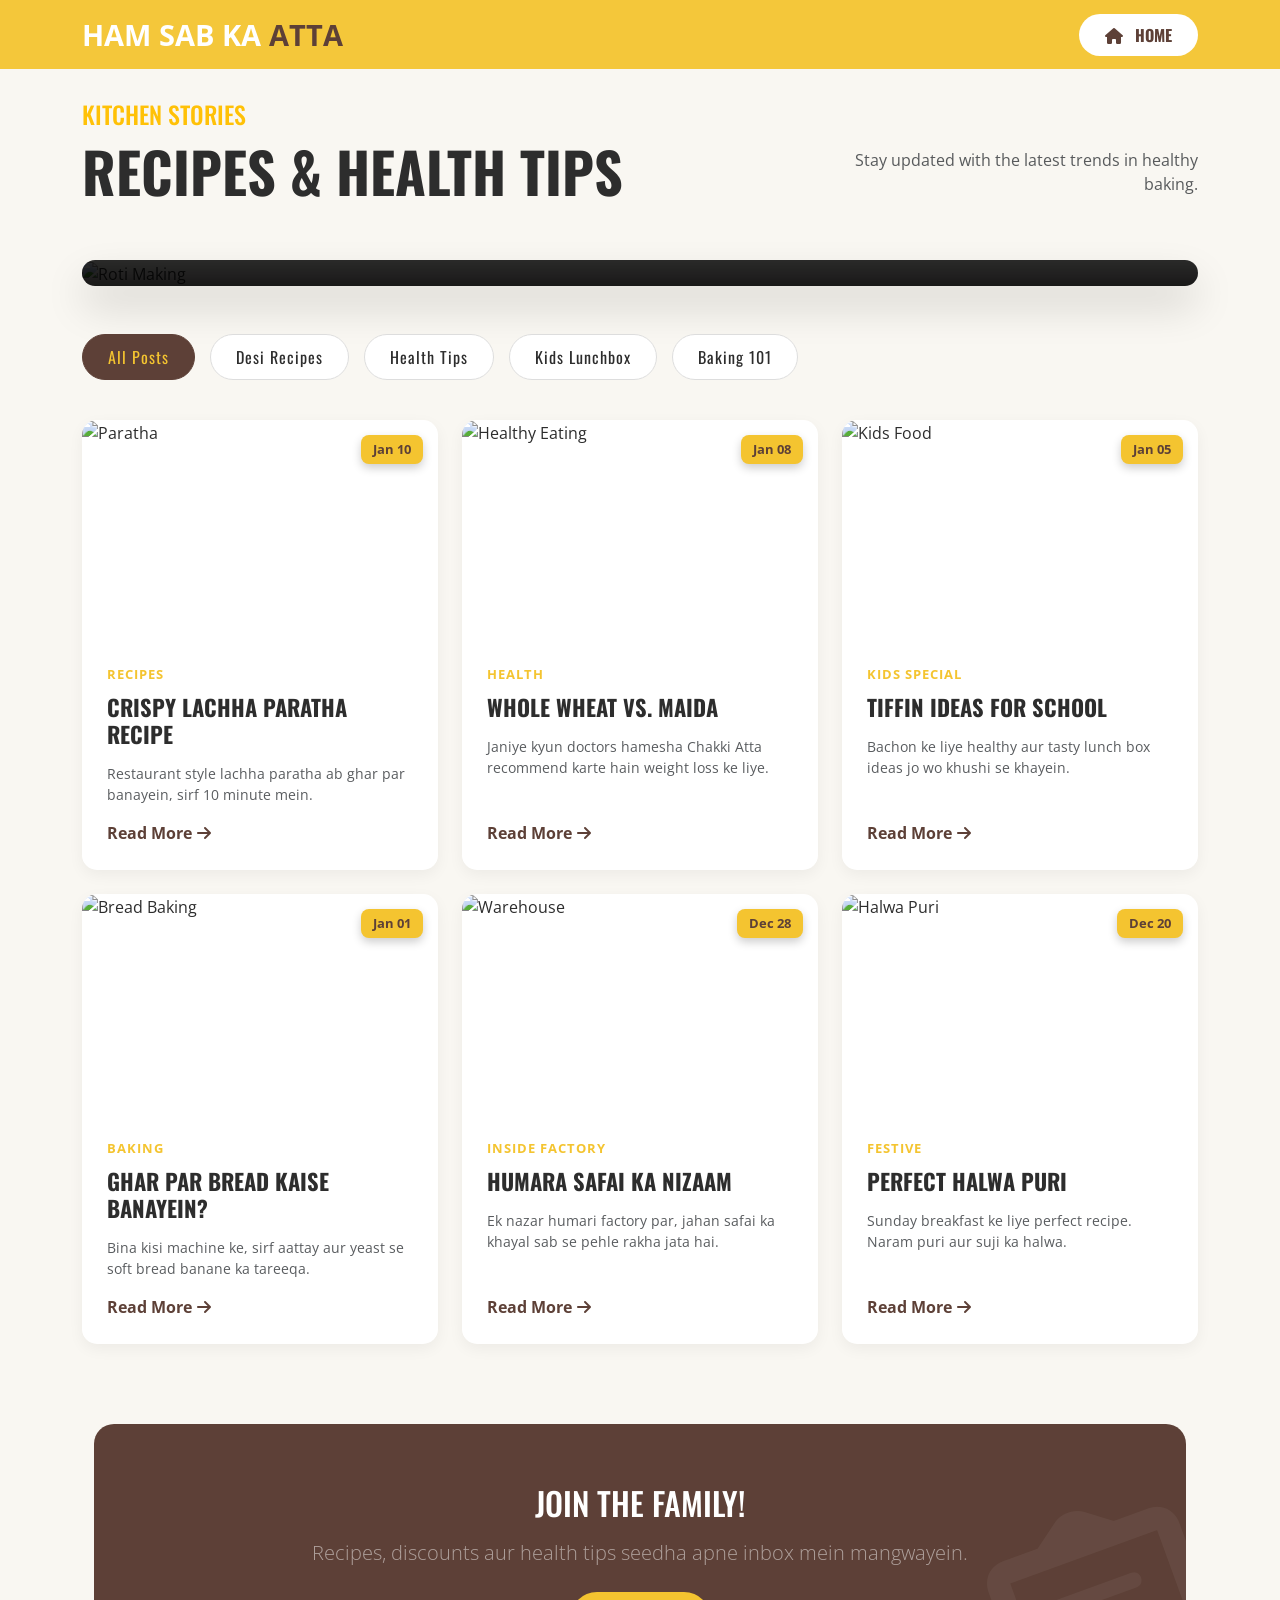
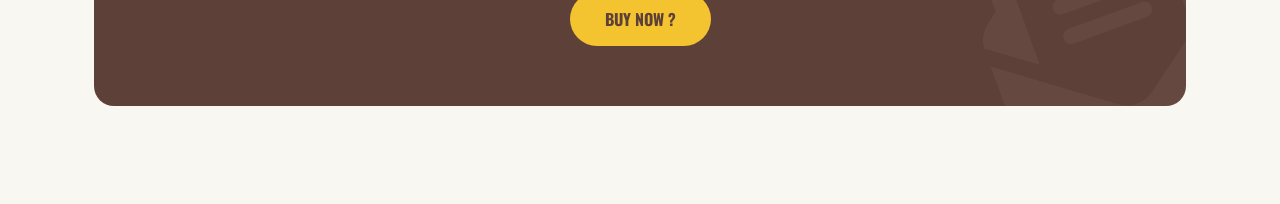
==== Components/Blog.html @ 7d8598f5 "save" ====
<!DOCTYPE html>
<html lang="en">
<head>
    <meta charset="UTF-8">
    <meta name="viewport" content="width=device-width, initial-scale=1.0">
    <title>Blog & Recipes - Ham Sab Ka Atta</title>

    <link href="https://cdn.jsdelivr.net/npm/bootstrap@5.3.0/dist/css/bootstrap.min.css" rel="stylesheet">
    
    <link rel="stylesheet" href="https://cdnjs.cloudflare.com/ajax/libs/font-awesome/6.4.0/css/all.min.css">
    
    <link href="https://fonts.googleapis.com/css2?family=Oswald:wght@400;700&family=Open+Sans:wght@400;600&display=swap" rel="stylesheet">

    <link href="https://unpkg.com/aos@2.3.1/dist/aos.css" rel="stylesheet">

    <style>
        :root {
            --brand-yellow: #F4C430;
            --brand-brown: #5D4037;
            --brand-dark: #2D2D2D;
            --bg-cream: #f9f7f2;
        }

        body {
            font-family: 'Open Sans', sans-serif;
            background-color: var(--bg-cream);
            color: var(--brand-dark);
            overflow-x: hidden;
        }

        h1, h2, h3, h4, h5, .btn { font-family: 'Oswald', sans-serif; text-transform: uppercase; }

        /* --- NAVBAR --- */
         .navbar {
            background-color: rgba(244, 196, 48, 0.95);
            backdrop-filter: blur(10px);
        }
        .navbar-brand { font-size: 1.8rem; font-weight: bold; color: white !important; }
        .nav-link { color: var(--brand-dark) !important; font-weight: 600; }
        .btn-home {
            background: white;
            color: var(--brand-brown);
            border-radius: 50px;
            font-weight: bold;
            padding: 8px 25px;
            transition: 0.3s;
        }
        .btn-home:hover { background: var(--brand-brown); color: var(--brand-yellow); }

        /* --- FEATURED HERO POST --- */
        .blog-hero {
            padding-top: 100px;
            padding-bottom: 50px;
        }
        .featured-card {
            border: none;
            border-radius: 20px;
            overflow: hidden;
            position: relative;
            box-shadow: 0 20px 40px rgba(0,0,0,0.15);
        }
        .featured-img {
            height: 450px;
            width: 100%;
            object-fit: cover;
            transition: transform 0.8s;
        }
        .featured-overlay {
            position: absolute;
            bottom: 0; left: 0; width: 100%;
            background: linear-gradient(to top, rgba(0,0,0,0.9), transparent);
            padding: 40px;
            color: white;
        }
        .featured-card:hover .featured-img { transform: scale(1.05); }

        /* --- CATEGORY PILLS --- */
        .category-scroll {
            display: flex;
            gap: 15px;
            overflow-x: auto;
            padding-bottom: 10px;
            margin-bottom: 30px;
            scrollbar-width: none; /* Hide scrollbar Firefox */
        }
        .category-scroll::-webkit-scrollbar { display: none; } /* Hide Chrome */
        
        .cat-pill {
            background: white;
            border: 1px solid #ddd;
            padding: 10px 25px;
            border-radius: 50px;
            white-space: nowrap;
            cursor: pointer;
            transition: 0.3s;
            font-family: 'Oswald', sans-serif;
            letter-spacing: 1px;
        }
        .cat-pill.active, .cat-pill:hover {
            background: var(--brand-brown);
            color: var(--brand-yellow);
            border-color: var(--brand-brown);
        }

        /* --- BLOG GRID CARDS --- */
        .blog-card {
            background: white;
            border-radius: 15px;
            overflow: hidden;
            border: none;
            transition: 0.4s;
            height: 100%;
            box-shadow: 0 5px 15px rgba(0,0,0,0.05);
            display: flex;
            flex-direction: column;
        }
        .blog-img-box {
            position: relative;
            height: 220px;
            overflow: hidden;
        }
        .blog-img-box img {
            width: 100%; height: 100%; object-fit: cover;
            transition: transform 0.5s;
        }
        
        /* Floating Date Badge */
        .date-badge {
            position: absolute;
            top: 15px; right: 15px;
            background: var(--brand-yellow);
            color: var(--brand-brown);
            padding: 5px 12px;
            border-radius: 8px;
            font-weight: bold;
            font-size: 0.8rem;
            box-shadow: 0 4px 10px rgba(0,0,0,0.2);
        }

        .blog-content { padding: 25px; flex-grow: 1; display: flex; flex-direction: column; }
        
        .blog-tag {
            color: var(--brand-yellow);
            text-transform: uppercase;
            font-size: 0.8rem;
            font-weight: bold;
            letter-spacing: 1px;
            margin-bottom: 10px;
            display: block;
        }

        .blog-title {
            font-size: 1.4rem;
            font-weight: bold;
            margin-bottom: 15px;
            color: var(--brand-dark);
            transition: 0.3s;
        }
        
        .read-more-link {
            margin-top: auto;
            color: var(--brand-brown);
            text-decoration: none;
            font-weight: bold;
            display: inline-flex;
            align-items: center;
            transition: 0.3s;
        }
        .read-more-link i { margin-left: 5px; transition: 0.3s; }

        /* Hover Effects */
        .blog-card:hover { transform: translateY(-10px); box-shadow: 0 15px 30px rgba(0,0,0,0.1); }
        .blog-card:hover .blog-img-box img { transform: scale(1.1); }
        .blog-card:hover .blog-title { color: #d6a400; } /* Dark Yellow */
        .blog-card:hover .read-more-link { color: #d6a400; }
        .blog-card:hover .read-more-link i { margin-left: 10px; }

        /* --- NEWSLETTER --- */
        .newsletter-section {
            background-color: var(--brand-brown);
            color: white;
            padding: 60px 0;
            margin-top: 80px;
            border-radius: 20px;
            position: relative;
            overflow: hidden;
        }
        .newsletter-bg-icon {
            position: absolute;
            right: -50px; bottom: -50px;
            font-size: 250px;
            color: rgba(255,255,255,0.05);
            transform: rotate(-20deg);
        }
        .form-control-custom {
            border-radius: 50px;
            padding: 15px 25px;
            border: none;
        }
        .btn-subscribe {
            border-radius: 50px;
            background: var(--brand-yellow);
            color: var(--brand-brown);
            font-weight: bold;
            padding: 15px 35px;
            border: none;
            transition: 0.3s;
        }
        .btn-subscribe:hover { background: white; color: var(--brand-brown); }

    </style>
</head>
<body>

    <nav class="navbar fixed-top">
        <div class="container">
             <a class="navbar-brand" href="../index.html">HAM SAB KA <span style="color: var(--brand-brown);">ATTA</span></a>
            <div class="ms-auto">
                <a href="../index.html" class="btn btn-home"><i class="fas fa-home me-2"></i> Home</a>
            </div>
        </div>
    </nav>

    <div class="container blog-hero">
        
        <div class="row mb-5 align-items-end">
            <div class="col-md-8">
                <h4 class="text-warning ls-2">Kitchen Stories</h4>
                <h1 class="display-4 fw-bold">Recipes & Health Tips</h1>
            </div>
            <div class="col-md-4 text-md-end">
                <p class="text-muted">Stay updated with the latest trends in healthy baking.</p>
            </div>
        </div>

        <div class="featured-card mb-5" data-aos="zoom-in">
            <img src="https://images.unsplash.com/photo-1565557623262-b51c2513a641?q=80&w=1920&auto=format&fit=crop" class="featured-img" alt="Roti Making">
            <div class="featured-overlay">
                <span class="badge bg-warning text-dark mb-2">TRENDING NOW</span>
                <h2 class="display-5 fw-bold">Secret to Soft Rotis: 5 Mistakes You Are Making</h2>
                <p class="lead d-none d-md-block">Kyun aapki roti sakht ho jati hai? Jaaniye expert tips taake aapki roti subah tak naram rahay.</p>
                <a href="#" class="btn btn-outline-light rounded-pill mt-3">Read Full Article</a>
            </div>
        </div>

        <div class="category-scroll" data-aos="fade-right">
            <div class="cat-pill active">All Posts</div>
            <div class="cat-pill">Desi Recipes</div>
            <div class="cat-pill">Health Tips</div>
            <div class="cat-pill">Kids Lunchbox</div>
            <div class="cat-pill">Baking 101</div>
        </div>

        <div class="row g-4">
            
            <div class="col-md-4" data-aos="fade-up" data-aos-delay="100">
                <div class="blog-card">
                    <div class="blog-img-box">
                        <span class="date-badge">Jan 10</span>
                        <img src="https://images.unsplash.com/photo-1606491956689-2ea866880c84?q=80&w=600&auto=format&fit=crop" alt="Paratha">
                    </div>
                    <div class="blog-content">
                        <span class="blog-tag">Recipes</span>
                        <h3 class="blog-title">Crispy Lachha Paratha Recipe</h3>
                        <p class="text-muted small">Restaurant style lachha paratha ab ghar par banayein, sirf 10 minute mein.</p>
                        <a href="#" class="read-more-link">Read More <i class="fas fa-arrow-right"></i></a>
                    </div>
                </div>
            </div>

            <div class="col-md-4" data-aos="fade-up" data-aos-delay="200">
                <div class="blog-card">
                    <div class="blog-img-box">
                        <span class="date-badge">Jan 08</span>
                        <img src="https://images.unsplash.com/photo-1505253758473-96b7015fcd40?q=80&w=600&auto=format&fit=crop" alt="Healthy Eating">
                    </div>
                    <div class="blog-content">
                        <span class="blog-tag">Health</span>
                        <h3 class="blog-title">Whole Wheat vs. Maida</h3>
                        <p class="text-muted small">Janiye kyun doctors hamesha Chakki Atta recommend karte hain weight loss ke liye.</p>
                        <a href="#" class="read-more-link">Read More <i class="fas fa-arrow-right"></i></a>
                    </div>
                </div>
            </div>

            <div class="col-md-4" data-aos="fade-up" data-aos-delay="300">
                <div class="blog-card">
                    <div class="blog-img-box">
                        <span class="date-badge">Jan 05</span>
                        <img src="https://images.unsplash.com/photo-1513456852971-30c0b8199d4d?q=80&w=600&auto=format&fit=crop" alt="Kids Food">
                    </div>
                    <div class="blog-content">
                        <span class="blog-tag">Kids Special</span>
                        <h3 class="blog-title">Tiffin Ideas for School</h3>
                        <p class="text-muted small">Bachon ke liye healthy aur tasty lunch box ideas jo wo khushi se khayein.</p>
                        <a href="#" class="read-more-link">Read More <i class="fas fa-arrow-right"></i></a>
                    </div>
                </div>
            </div>

            <div class="col-md-4" data-aos="fade-up" data-aos-delay="400">
                <div class="blog-card">
                    <div class="blog-img-box">
                        <span class="date-badge">Jan 01</span>
                        <img src="https://images.unsplash.com/photo-1509440159596-0249088772ff?q=80&w=600&auto=format&fit=crop" alt="Bread Baking">
                    </div>
                    <div class="blog-content">
                        <span class="blog-tag">Baking</span>
                        <h3 class="blog-title">Ghar Par Bread Kaise Banayein?</h3>
                        <p class="text-muted small">Bina kisi machine ke, sirf aattay aur yeast se soft bread banane ka tareeqa.</p>
                        <a href="#" class="read-more-link">Read More <i class="fas fa-arrow-right"></i></a>
                    </div>
                </div>
            </div>

             <div class="col-md-4" data-aos="fade-up" data-aos-delay="500">
                <div class="blog-card">
                    <div class="blog-img-box">
                        <span class="date-badge">Dec 28</span>
                        <img src="https://images.unsplash.com/photo-1586528116311-ad8dd3c8310d?q=80&w=600&auto=format&fit=crop" alt="Warehouse">
                    </div>
                    <div class="blog-content">
                        <span class="blog-tag">Inside Factory</span>
                        <h3 class="blog-title">Humara Safai Ka Nizaam</h3>
                        <p class="text-muted small">Ek nazar humari factory par, jahan safai ka khayal sab se pehle rakha jata hai.</p>
                        <a href="#" class="read-more-link">Read More <i class="fas fa-arrow-right"></i></a>
                    </div>
                </div>
            </div>

             <div class="col-md-4" data-aos="fade-up" data-aos-delay="600">
                <div class="blog-card">
                    <div class="blog-img-box">
                        <span class="date-badge">Dec 20</span>
                        <img src="https://images.unsplash.com/photo-1626082927389-6cd097cdc6ec?q=80&w=600&auto=format&fit=crop" alt="Halwa Puri">
                    </div>
                    <div class="blog-content">
                        <span class="blog-tag">Festive</span>
                        <h3 class="blog-title">Perfect Halwa Puri</h3>
                        <p class="text-muted small">Sunday breakfast ke liye perfect recipe. Naram puri aur suji ka halwa.</p>
                        <a href="#" class="read-more-link">Read More <i class="fas fa-arrow-right"></i></a>
                    </div>
                </div>
            </div>

        </div>

        <div class="container mb-5">
            <div class="newsletter-section text-center" data-aos="flip-up">
                <i class="fas fa-envelope-open-text newsletter-bg-icon"></i>
                <div class="row justify-content-center position-relative z-1">
                    <div class="col-md-8">
                        <h2 class="mb-3">Join the Family!</h2>
                        <p class="lead text-white-50 mb-4">Recipes, discounts aur health tips seedha apne inbox mein mangwayein.</p>
                        <form class="d-flex flex-column flex-md-row gap-2 justify-content-center px-4">
                             
                            <button type="submit" class="btn btn-subscribe">BUY NOW ?</button>
                        </form>
                    </div>
                </div>
            </div>
        </div>

    </div>

    <script src="https://cdn.jsdelivr.net/npm/bootstrap@5.3.0/dist/js/bootstrap.bundle.min.js"></script>
    <script src="https://unpkg.com/aos@2.3.1/dist/aos.js"></script>
    <script>
        AOS.init({ duration: 1000, once: true });
        
        // Simple JS for Pill Active State
        const pills = document.querySelectorAll('.cat-pill');
        pills.forEach(pill => {
            pill.addEventListener('click', () => {
                pills.forEach(p => p.classList.remove('active'));
                pill.classList.add('active');
            });
        });
    </script>
</body>
</html>
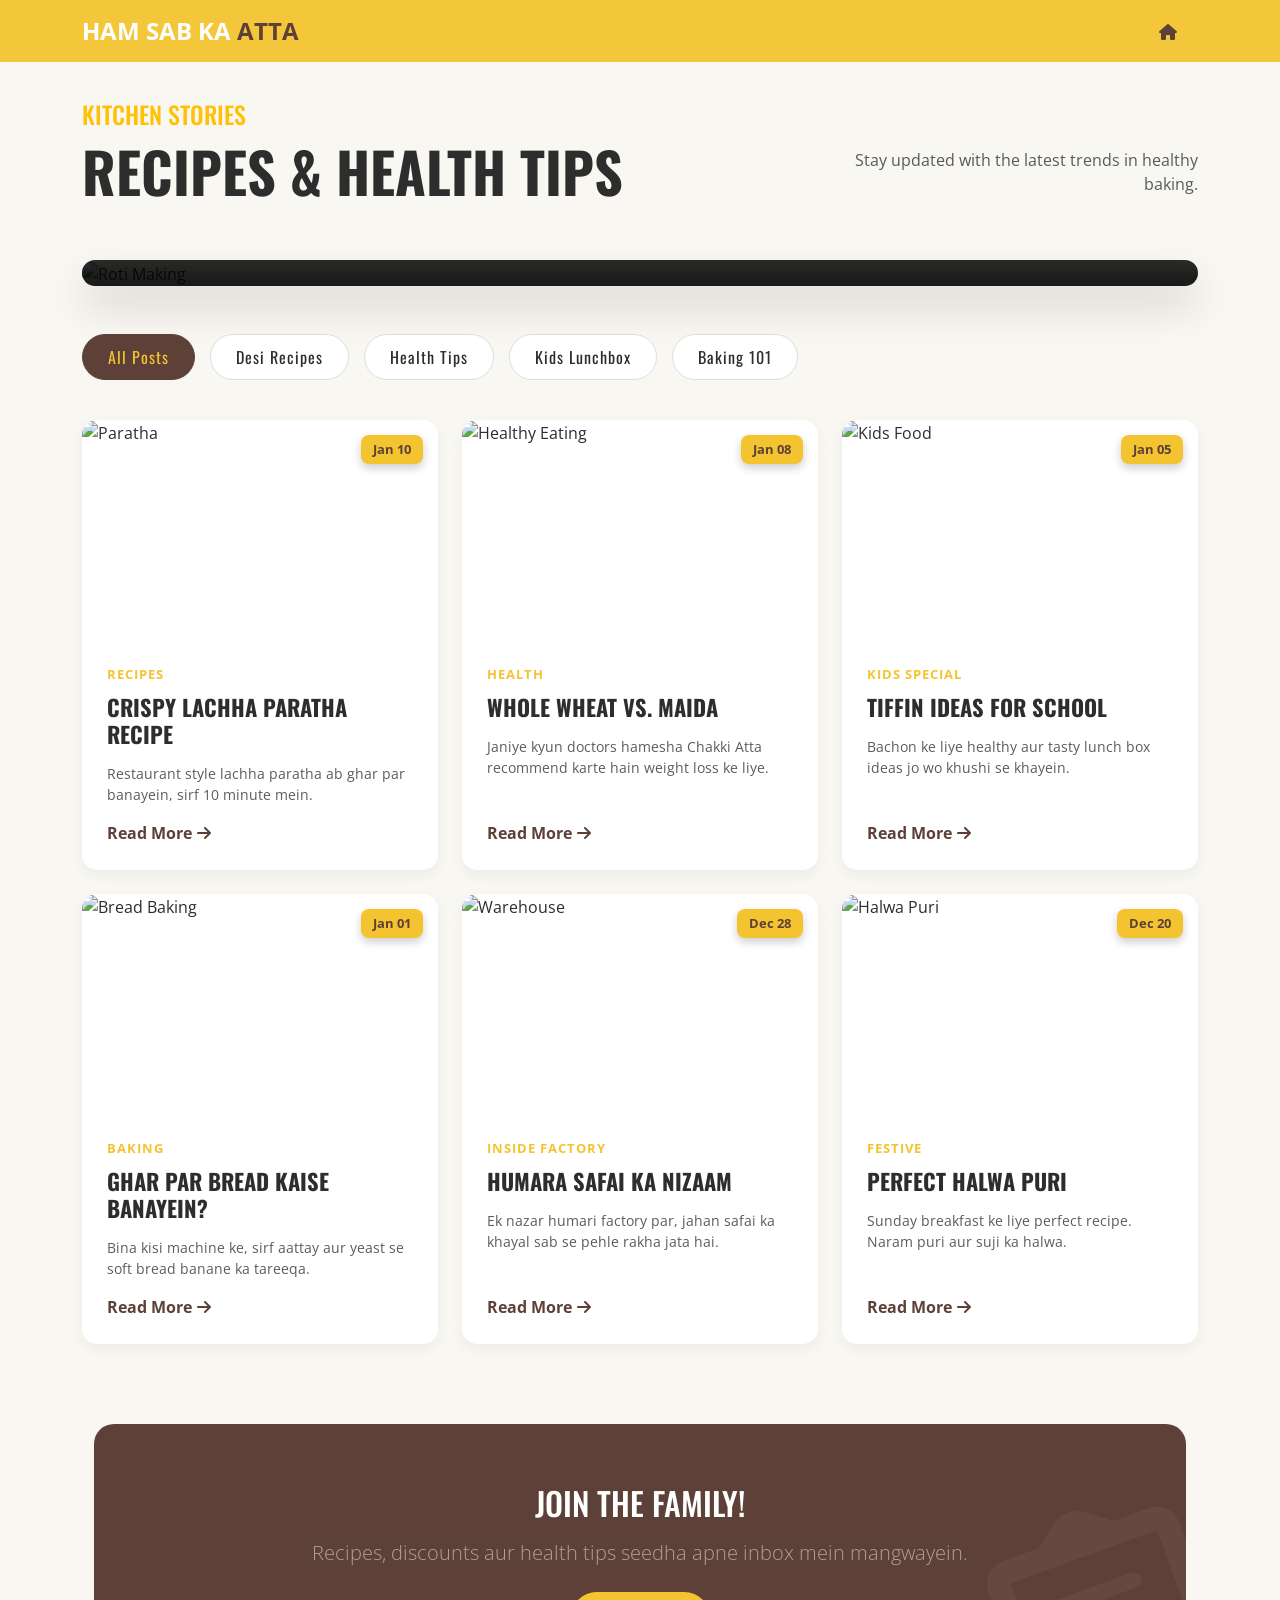
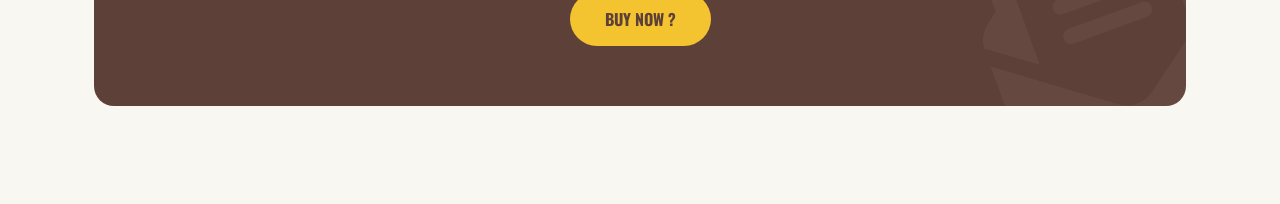
==== commit cae671c4: "save" ====
--- a/Components/Blog.html
+++ b/Components/Blog.html
@@ -35,7 +35,7 @@
             background-color: rgba(244, 196, 48, 0.95);
             backdrop-filter: blur(10px);
         }
-        .navbar-brand { font-size: 1.8rem; font-weight: bold; color: white !important; }
+        .navbar-brand { font-size: 1.5rem; font-weight: bold; color: white !important; }
         .nav-link { color: var(--brand-dark) !important; font-weight: 600; }
         .btn-home {
             background: white;
@@ -216,7 +216,7 @@
         <div class="container">
              <a class="navbar-brand" href="../index.html">HAM SAB KA <span style="color: var(--brand-brown);">ATTA</span></a>
             <div class="ms-auto">
-                <a href="../index.html" class="btn btn-home"><i class="fas fa-home me-2"></i> Home</a>
+                <a href="../index.html" class="btn "><i style="color: var(--brand-brown);" class="fas fa-home me-2"></i></a>
             </div>
         </div>
     </nav>
